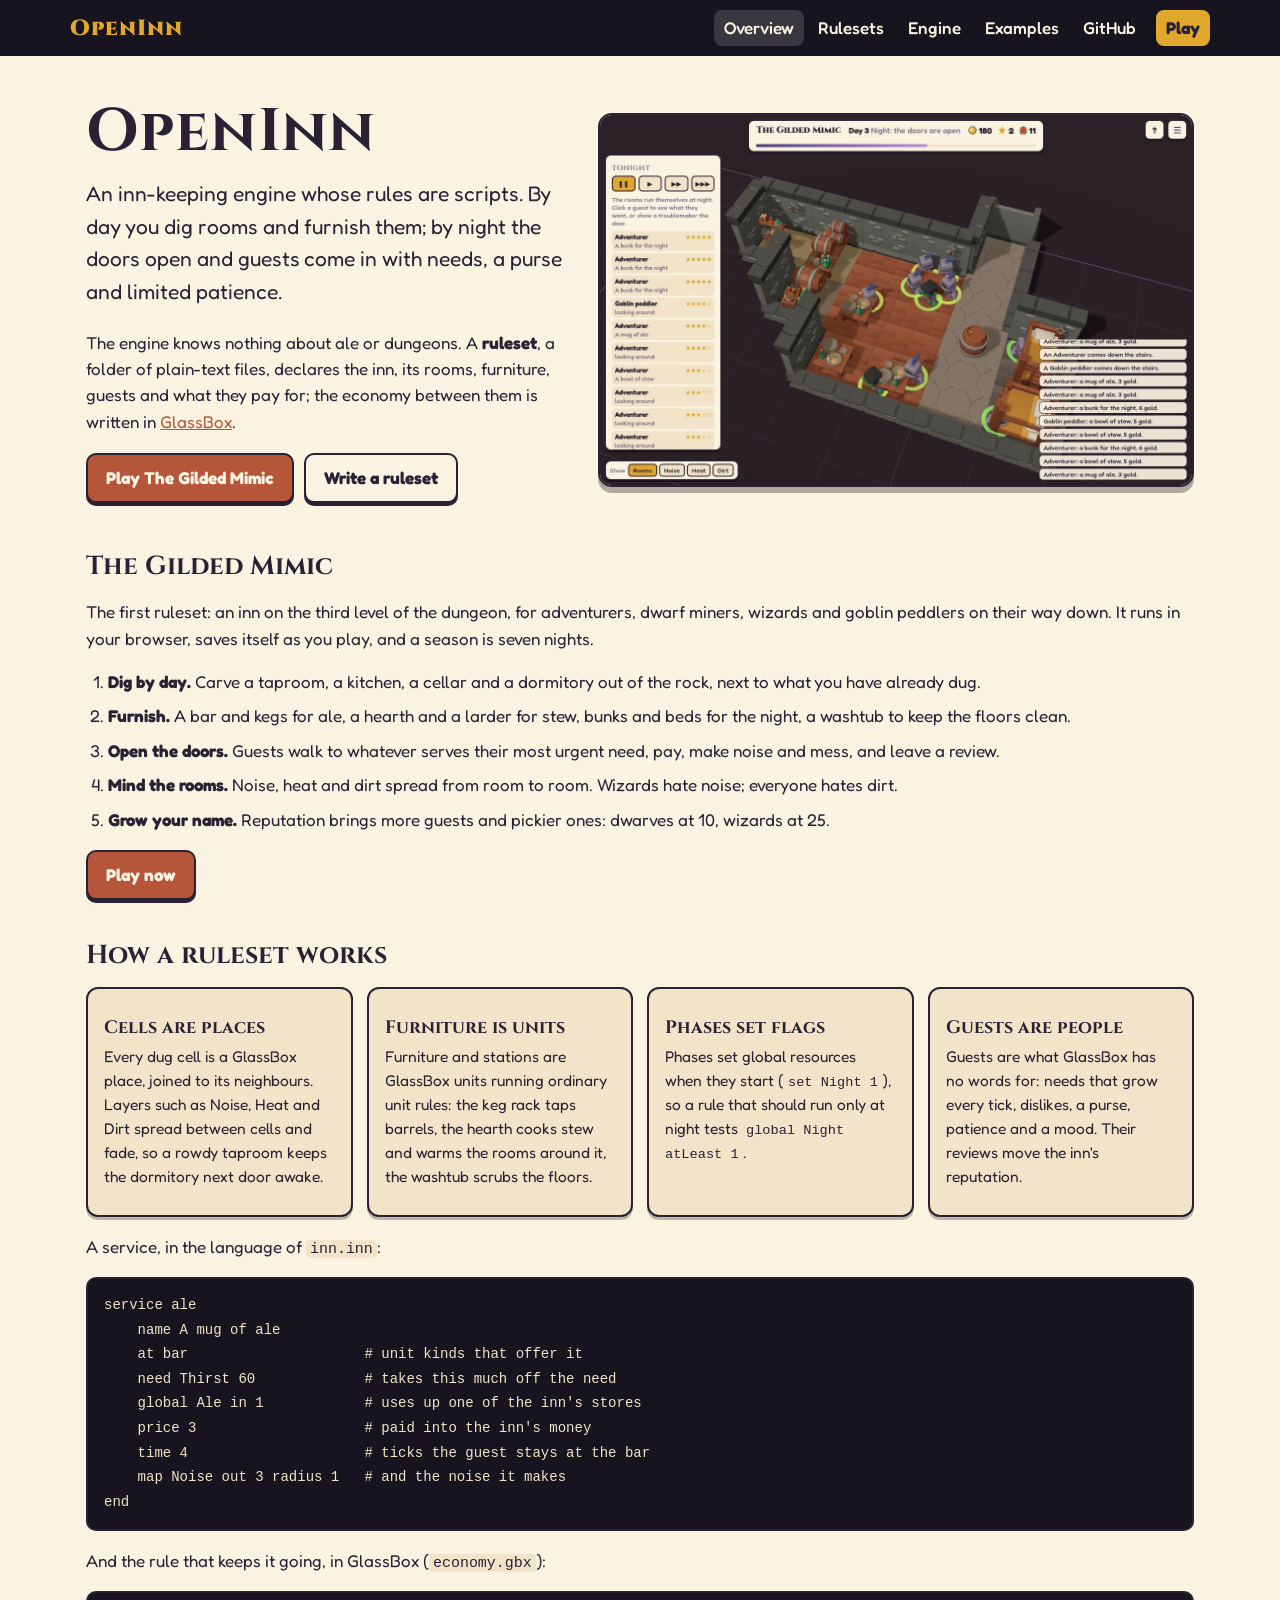
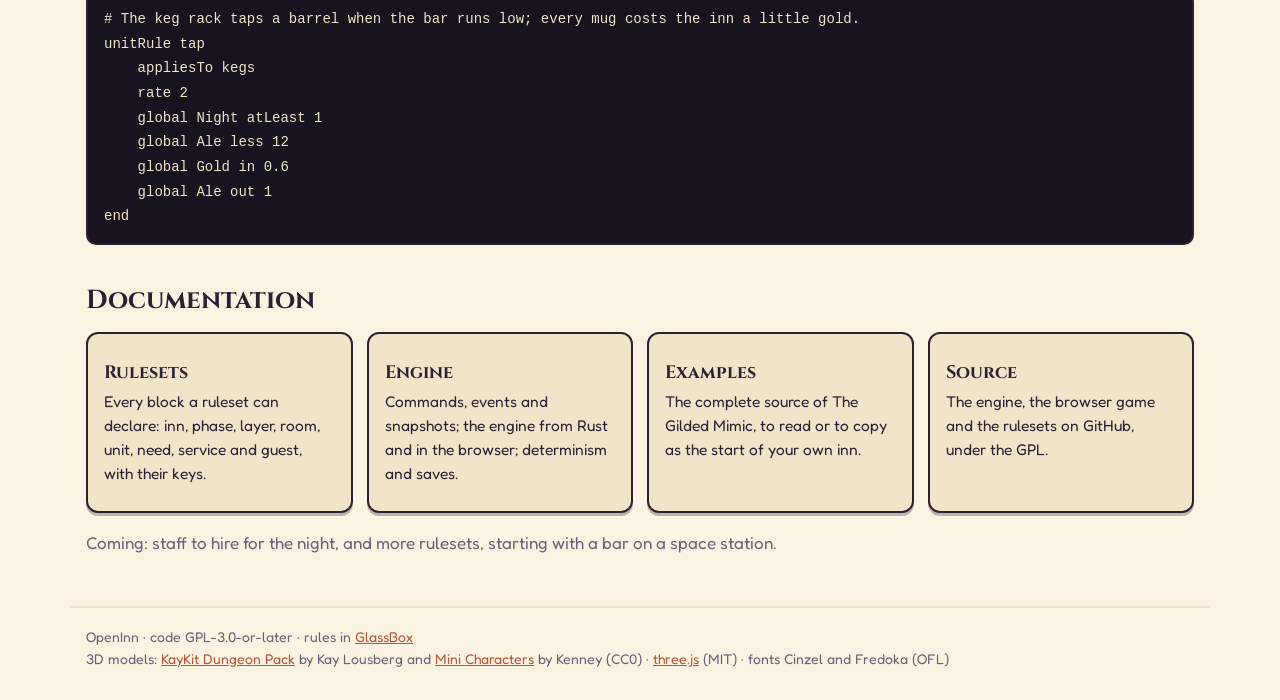
==== site/index.html @ b6d8b243 "Move the game to play/ and publish documentation at the site root The site root is now an overview p" ====
<!doctype html>
<html lang="en">
<head>
<meta charset="utf-8">
<meta name="viewport" content="width=device-width, initial-scale=1">
<title>OpenInn: an inn-keeping engine whose rules are GlassBox scripts</title>
<meta name="description" content="OpenInn is an open-source inn-keeping game engine: dig and furnish by day, serve guests by night, with every rule written as a GlassBox script.">
<script>
  // Links to the game from before it moved to play/ (…/openinn/?seed=…) still open the game.
  if (/[?&](seed|game)=/.test(location.search)) location.replace('play/' + location.search + location.hash);
</script>
<link rel="icon" href="data:image/svg+xml,%3Csvg xmlns='http://www.w3.org/2000/svg' viewBox='0 0 32 32'%3E%3Crect x='3' y='3' width='26' height='26' rx='5' fill='%23704a2e' stroke='%23221b2e' stroke-width='2'/%3E%3Cpath d='M10 11h10v11a4 4 0 0 1-4 4h-2a4 4 0 0 1-4-4z' fill='%23f2c14e' stroke='%23221b2e' stroke-width='1.5'/%3E%3Cpath d='M20 14h2.5a2.5 2.5 0 0 1 0 5H20' fill='none' stroke='%23221b2e' stroke-width='1.5'/%3E%3Cpath d='M10 11c0-2 2-3 3.5-2 1-2 4-2 5 0 1.5 0 2 1 1.5 2z' fill='%23fff8e6' stroke='%23221b2e' stroke-width='1.2'/%3E%3C/svg%3E">
<link rel="preconnect" href="https://fonts.googleapis.com">
<link href="https://fonts.googleapis.com/css2?family=Cinzel:wght@700;900&family=Fredoka:wght@400;500;600;700&display=swap" rel="stylesheet">
<link rel="stylesheet" href="docs.css">
</head>
<body class="home">
<header class="bar">
  <a class="brand" href="./">OpenInn</a>
  <nav>
    <a href="./" class="on">Overview</a>
    <a href="rules.html">Rulesets</a>
    <a href="engine.html">Engine</a>
    <a href="rulesets.html">Examples</a>
    <a href="https://github.com/sirmmo/openinn">GitHub</a>
    <a class="play" href="play/">Play</a>
  </nav>
</header>

<section class="hero">
  <div class="pitch">
    <h1>OpenInn</h1>
    <p class="lead">An inn-keeping engine whose rules are scripts. By day you dig rooms and furnish
      them; by night the doors open and guests come in with needs, a purse and limited patience.</p>
    <p>The engine knows nothing about ale or dungeons. A <b>ruleset</b>, a folder of plain-text
      files, declares the inn, its rooms, furniture, guests and what they pay for; the economy
      between them is written in <a href="https://crates.io/crates/glassbox">GlassBox</a>.</p>
    <div class="cta">
      <a class="button" href="play/">Play The Gilded Mimic</a>
      <a class="button ghost" href="rules.html">Write a ruleset</a>
    </div>
  </div>
  <a class="shot" href="play/"><img src="shot.jpg" alt="The Gilded Mimic at night: a taproom, a kitchen and a dormitory dug into the rock, with guests at the bar and at the tables" width="1200" height="750"></a>
</section>

<section>
  <h2>The Gilded Mimic</h2>
  <p>The first ruleset: an inn on the third level of the dungeon, for adventurers, dwarf miners,
    wizards and goblin peddlers on their way down. It runs in your browser, saves itself as you
    play, and a season is seven nights.</p>
  <ol class="steps">
    <li><b>Dig by day.</b> Carve a taproom, a kitchen, a cellar and a dormitory out of the rock,
      next to what you have already dug.</li>
    <li><b>Furnish.</b> A bar and kegs for ale, a hearth and a larder for stew, bunks and beds for
      the night, a washtub to keep the floors clean.</li>
    <li><b>Open the doors.</b> Guests walk to whatever serves their most urgent need, pay, make
      noise and mess, and leave a review.</li>
    <li><b>Mind the rooms.</b> Noise, heat and dirt spread from room to room. Wizards hate noise;
      everyone hates dirt.</li>
    <li><b>Grow your name.</b> Reputation brings more guests and pickier ones: dwarves at 10,
      wizards at 25.</li>
  </ol>
  <p><a class="button" href="play/">Play now</a></p>
</section>

<section>
  <h2>How a ruleset works</h2>
  <div class="cards">
    <div class="c"><h3>Cells are places</h3><p>Every dug cell is a GlassBox place, joined to its
      neighbours. Layers such as Noise, Heat and Dirt spread between cells and fade, so a rowdy
      taproom keeps the dormitory next door awake.</p></div>
    <div class="c"><h3>Furniture is units</h3><p>Furniture and stations are GlassBox units running
      ordinary unit rules: the keg rack taps barrels, the hearth cooks stew and warms the rooms
      around it, the washtub scrubs the floors.</p></div>
    <div class="c"><h3>Phases set flags</h3><p>Phases set global resources when they start
      (<code>set Night 1</code>), so a rule that should run only at night tests
      <code>global Night atLeast 1</code>.</p></div>
    <div class="c"><h3>Guests are people</h3><p>Guests are what GlassBox has no words for: needs
      that grow every tick, dislikes, a purse, patience and a mood. Their reviews move the inn's
      reputation.</p></div>
  </div>
  <p>A service, in the language of <code>inn.inn</code>:</p>
<pre><code>service ale
    name A mug of ale
    at bar                     # unit kinds that offer it
    need Thirst 60             # takes this much off the need
    global Ale in 1            # uses up one of the inn's stores
    price 3                    # paid into the inn's money
    time 4                     # ticks the guest stays at the bar
    map Noise out 3 radius 1   # and the noise it makes
end</code></pre>
  <p>And the rule that keeps it going, in GlassBox (<code>economy.gbx</code>):</p>
<pre><code># The keg rack taps a barrel when the bar runs low; every mug costs the inn a little gold.
unitRule tap
    appliesTo kegs
    rate 2
    global Night atLeast 1
    global Ale less 12
    global Gold in 0.6
    global Ale out 1
end</code></pre>
</section>

<section>
  <h2>Documentation</h2>
  <div class="cards">
    <a class="c link" href="rules.html"><h3>Rulesets</h3><p>Every block a ruleset can declare:
      inn, phase, layer, room, unit, need, service and guest, with their keys.</p></a>
    <a class="c link" href="engine.html"><h3>Engine</h3><p>Commands, events and snapshots; the
      engine from Rust and in the browser; determinism and saves.</p></a>
    <a class="c link" href="rulesets.html"><h3>Examples</h3><p>The complete source of The Gilded
      Mimic, to read or to copy as the start of your own inn.</p></a>
    <a class="c link" href="https://github.com/sirmmo/openinn"><h3>Source</h3><p>The engine, the
      browser game and the rulesets on GitHub, under the GPL.</p></a>
  </div>
  <p class="soon">Coming: staff to hire for the night, and more rulesets, starting with a bar on
    a space station.</p>
</section>

<footer>
  OpenInn · code GPL-3.0-or-later · rules in <a href="https://crates.io/crates/glassbox">GlassBox</a><br>
  3D models: <a href="https://kaylousberg.com">KayKit Dungeon Pack</a> by Kay Lousberg and
  <a href="https://kenney.nl">Mini Characters</a> by Kenney (CC0) ·
  <a href="https://threejs.org">three.js</a> (MIT) · fonts Cinzel and Fredoka (OFL)
</footer>
</body>
</html>
---- site/docs.css ----
:root {
  --ink: #2a2135;
  --paper: #fbf3e2;
  --paper2: #f1e4c8;
  --gold: #e0a92e;
  --accent: #b5563a;
  --muted: #6e5f79;
  --night: #17131f;
  font-family: Fredoka, system-ui, sans-serif;
  color: var(--ink);
  line-height: 1.55;
}
* { box-sizing: border-box; }
body { margin: 0; background: var(--paper); font-size: 17px; }
a { color: var(--accent); }
code { font: 0.88em ui-monospace, SFMono-Regular, Menlo, Consolas, monospace; background: var(--paper2); padding: 1px 4px; border-radius: 4px; }
pre { background: var(--night); color: #f1e4c8; padding: 14px 16px; border-radius: 10px; overflow-x: auto; line-height: 1.45; border: 2px solid var(--ink); }
pre code { background: none; padding: 0; font-size: 14px; color: inherit; }
h1, h2, h3 { font-family: Cinzel, serif; line-height: 1.2; }
h2 { font-size: 26px; margin: 40px 0 10px; }
h3 { font-size: 18px; margin: 24px 0 6px; }

.bar {
  position: sticky; top: 0; z-index: 5; display: flex; align-items: center; justify-content: space-between; gap: 12px;
  padding: 10px max(16px, calc((100vw - 1140px) / 2)); background: var(--night); color: var(--paper); flex-wrap: wrap;
}
.bar .brand { font: 900 22px Cinzel, serif; color: var(--gold); text-decoration: none; letter-spacing: 1px; }
.bar nav { display: flex; gap: 4px; flex-wrap: wrap; align-items: center; }
.bar nav a { color: var(--paper); text-decoration: none; padding: 5px 10px; border-radius: 8px; font-weight: 500; }
.bar nav a:hover { background: #ffffff1a; }
.bar nav a.on { background: #ffffff26; }
.bar nav a.play { background: var(--gold); color: var(--ink); font-weight: 700; margin-left: 6px; }

.button {
  display: inline-block; padding: 10px 18px; border-radius: 10px; font-weight: 700; text-decoration: none;
  background: var(--accent); color: var(--paper); border: 2px solid var(--ink); box-shadow: 0 3px 0 var(--ink);
}
.button:active { transform: translateY(2px); box-shadow: 0 1px 0 var(--ink); }
.button.ghost { background: var(--paper); color: var(--ink); }

/* Overview */
.home section { max-width: 1140px; margin: 0 auto; padding: 0 16px; }
.hero {
  display: grid; grid-template-columns: 1fr 1.25fr; gap: 36px; align-items: center; padding-top: 40px !important; padding-bottom: 8px !important;
}
.hero h1 { font-size: 60px; margin: 0 0 10px; color: var(--ink); letter-spacing: 1px; }
.hero .lead { font-size: 21px; margin-top: 0; }
.hero .cta { display: flex; gap: 10px; flex-wrap: wrap; margin-top: 18px; }
.hero .shot img { width: 100%; height: auto; display: block; border-radius: 14px; border: 2px solid var(--ink); box-shadow: 0 6px 0 rgba(0, 0, 0, 0.3); background: var(--night); }
.steps { padding-left: 22px; }
.steps li { margin-bottom: 8px; }
.cards { display: grid; grid-template-columns: repeat(auto-fit, minmax(230px, 1fr)); gap: 14px; margin: 16px 0; }
.cards .c { background: var(--paper2); border: 2px solid var(--ink); border-radius: 12px; padding: 4px 16px 10px; box-shadow: 0 3px 0 rgba(0, 0, 0, 0.25); }
.cards .c p { margin-top: 0; font-size: 15.5px; }
.cards a.link { color: inherit; text-decoration: none; }
.cards a.link:hover { background: var(--gold); }
.soon { color: var(--muted); }

/* Documentation pages */
.doc { display: grid; grid-template-columns: 200px minmax(0, 1fr); gap: 36px; max-width: 1140px; margin: 0 auto; padding: 24px 16px 0; }
.doc aside { position: sticky; top: 74px; align-self: start; max-height: calc(100vh - 90px); overflow-y: auto; }
.toc { list-style: none; padding: 0; margin: 8px 0; border-left: 3px solid var(--paper2); }
.toc a { display: block; padding: 3px 12px; color: var(--muted); text-decoration: none; font-size: 15px; }
.toc a:hover { color: var(--ink); }
.doc main { max-width: 860px; }
.doc main h1 { font-size: 40px; margin: 8px 0 14px; }
.doc main h2 { border-top: 2px solid var(--paper2); padding-top: 22px; scroll-margin-top: 70px; }
.doc main h3 { scroll-margin-top: 70px; }
.table { overflow-x: auto; }
table { border-collapse: collapse; width: 100%; font-size: 15px; margin: 10px 0; }
th, td { text-align: left; padding: 6px 8px; border-bottom: 1px solid var(--paper2); vertical-align: top; }
th { border-bottom: 2px solid var(--ink); }

footer { max-width: 1140px; margin: 50px auto 0; padding: 18px 16px 30px; color: var(--muted); font-size: 14px; border-top: 2px solid var(--paper2); }

@media (max-width: 860px) {
  .hero { grid-template-columns: 1fr; padding-top: 24px !important; }
  .hero h1 { font-size: 44px; }
  .doc { grid-template-columns: 1fr; }
  .doc aside { position: static; max-height: none; }
  .toc { display: flex; flex-wrap: wrap; border: 0; }
  .toc a { padding: 2px 8px; background: var(--paper2); border-radius: 6px; margin: 0 6px 6px 0; }
}
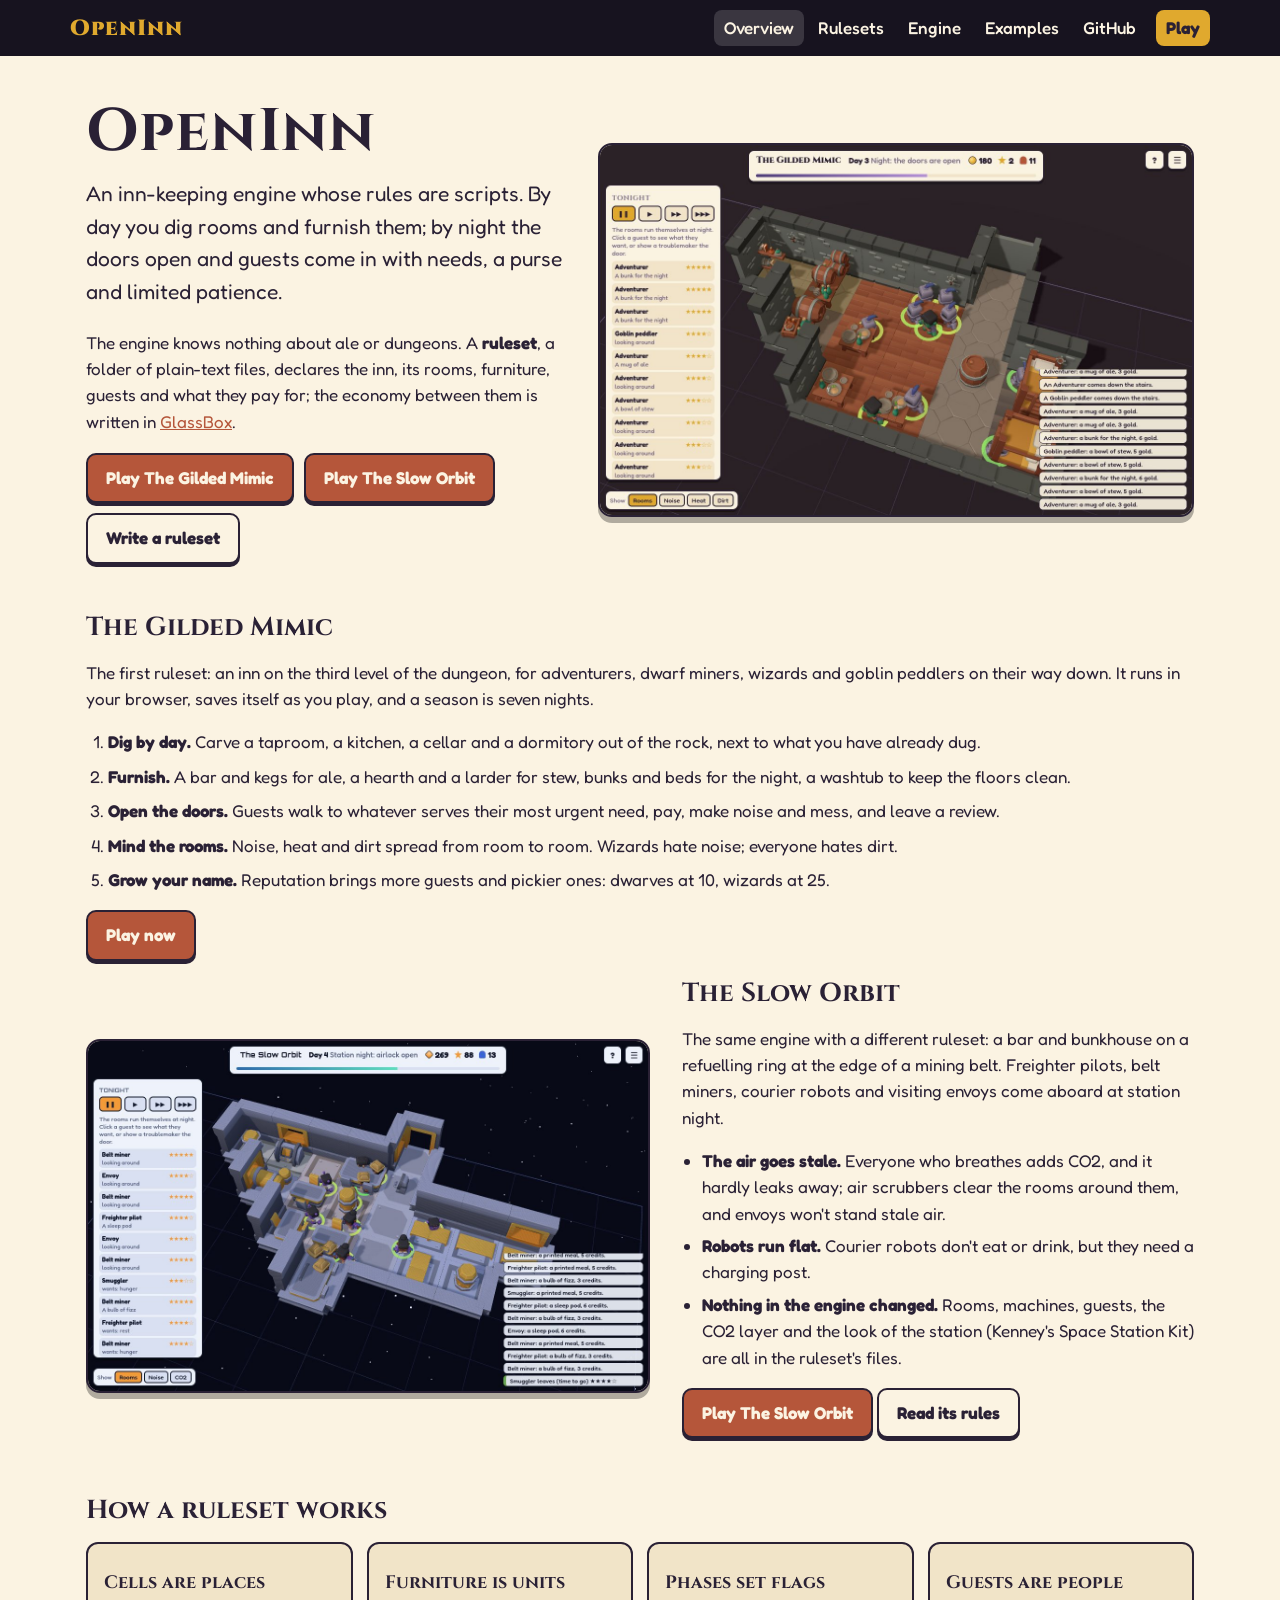
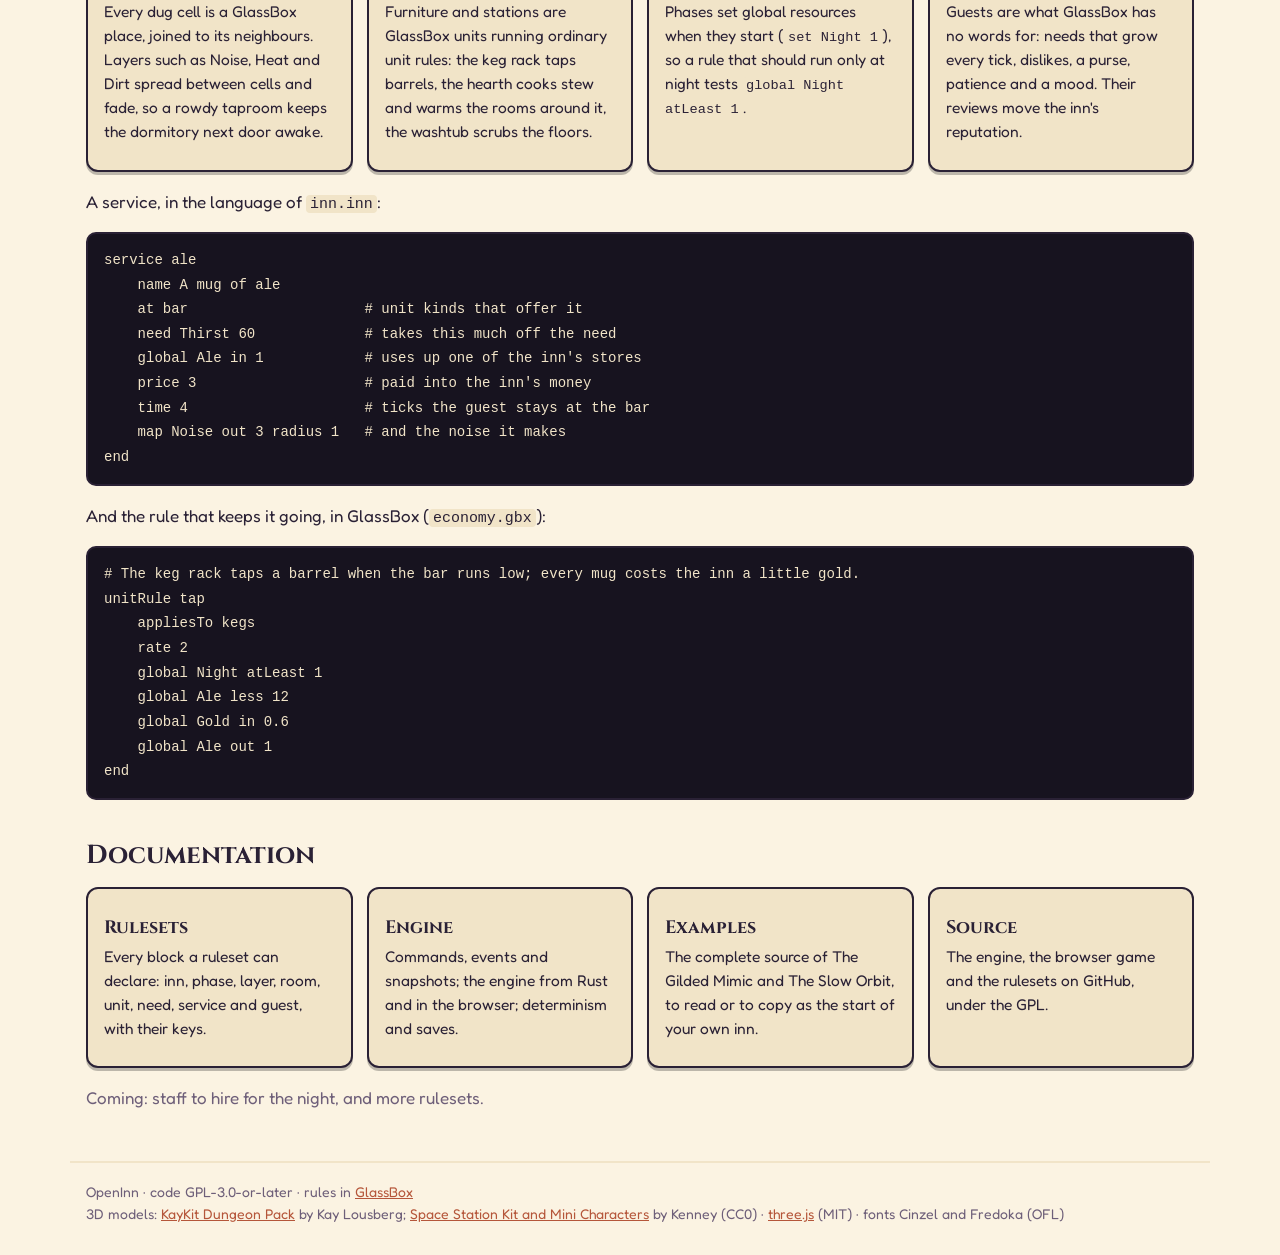
==== commit 1a22b5c4: "Add The Slow Orbit, a second demo on a space station ring Rulesets now say how they look: a `look` b" ====
--- a/site/index.html
+++ b/site/index.html
@@ -37,6 +37,7 @@
       between them is written in <a href="https://crates.io/crates/glassbox">GlassBox</a>.</p>
     <div class="cta">
       <a class="button" href="play/">Play The Gilded Mimic</a>
+      <a class="button" href="play/?game=slow-orbit">Play The Slow Orbit</a>
       <a class="button ghost" href="rules.html">Write a ruleset</a>
     </div>
   </div>
@@ -61,6 +62,26 @@
       wizards at 25.</li>
   </ol>
   <p><a class="button" href="play/">Play now</a></p>
+</section>
+
+<section class="demo">
+  <a class="shot" href="play/?game=slow-orbit"><img src="shot-orbit.jpg" alt="The Slow Orbit at station night: a ring of station modules over a starfield, with pilots, miners and robots in the lounge" width="1200" height="750" loading="lazy"></a>
+  <div>
+    <h2>The Slow Orbit</h2>
+    <p>The same engine with a different ruleset: a bar and bunkhouse on a refuelling ring at the
+      edge of a mining belt. Freighter pilots, belt miners, courier robots and visiting envoys
+      come aboard at station night.</p>
+    <ul>
+      <li><b>The air goes stale.</b> Everyone who breathes adds CO2, and it hardly leaks away;
+        air scrubbers clear the rooms around them, and envoys won't stand stale air.</li>
+      <li><b>Robots run flat.</b> Courier robots don't eat or drink, but they need a charging
+        post.</li>
+      <li><b>Nothing in the engine changed.</b> Rooms, machines, guests, the CO2 layer and the
+        look of the station (Kenney's Space Station Kit) are all in the ruleset's files.</li>
+    </ul>
+    <p><a class="button" href="play/?game=slow-orbit">Play The Slow Orbit</a>
+      <a class="button ghost" href="rulesets.html#the-slow-orbit">Read its rules</a></p>
+  </div>
 </section>
 
 <section>
@@ -109,18 +130,17 @@
     <a class="c link" href="engine.html"><h3>Engine</h3><p>Commands, events and snapshots; the
       engine from Rust and in the browser; determinism and saves.</p></a>
     <a class="c link" href="rulesets.html"><h3>Examples</h3><p>The complete source of The Gilded
-      Mimic, to read or to copy as the start of your own inn.</p></a>
+      Mimic and The Slow Orbit, to read or to copy as the start of your own inn.</p></a>
     <a class="c link" href="https://github.com/sirmmo/openinn"><h3>Source</h3><p>The engine, the
       browser game and the rulesets on GitHub, under the GPL.</p></a>
   </div>
-  <p class="soon">Coming: staff to hire for the night, and more rulesets, starting with a bar on
-    a space station.</p>
+  <p class="soon">Coming: staff to hire for the night, and more rulesets.</p>
 </section>
 
 <footer>
   OpenInn · code GPL-3.0-or-later · rules in <a href="https://crates.io/crates/glassbox">GlassBox</a><br>
-  3D models: <a href="https://kaylousberg.com">KayKit Dungeon Pack</a> by Kay Lousberg and
-  <a href="https://kenney.nl">Mini Characters</a> by Kenney (CC0) ·
+  3D models: <a href="https://kaylousberg.com">KayKit Dungeon Pack</a> by Kay Lousberg;
+  <a href="https://kenney.nl">Space Station Kit and Mini Characters</a> by Kenney (CC0) ·
   <a href="https://threejs.org">three.js</a> (MIT) · fonts Cinzel and Fredoka (OFL)
 </footer>
 </body>
--- a/site/docs.css
+++ b/site/docs.css
@@ -48,6 +48,11 @@
 .hero .cta { display: flex; gap: 10px; flex-wrap: wrap; margin-top: 18px; }
 .hero .shot img { width: 100%; height: auto; display: block; border-radius: 14px; border: 2px solid var(--ink); box-shadow: 0 6px 0 rgba(0, 0, 0, 0.3); background: var(--night); }
 .steps { padding-left: 22px; }
+.demo { display: grid !important; grid-template-columns: 1.1fr 1fr; gap: 32px; align-items: center; margin-top: 30px; }
+.demo .shot img { width: 100%; height: auto; display: block; border-radius: 14px; border: 2px solid var(--ink); box-shadow: 0 6px 0 rgba(0, 0, 0, 0.3); background: var(--night); }
+.demo h2 { margin-top: 0; }
+.demo ul { padding-left: 20px; }
+.demo li { margin-bottom: 6px; }
 .steps li { margin-bottom: 8px; }
 .cards { display: grid; grid-template-columns: repeat(auto-fit, minmax(230px, 1fr)); gap: 14px; margin: 16px 0; }
 .cards .c { background: var(--paper2); border: 2px solid var(--ink); border-radius: 12px; padding: 4px 16px 10px; box-shadow: 0 3px 0 rgba(0, 0, 0, 0.25); }
@@ -74,7 +79,7 @@
 footer { max-width: 1140px; margin: 50px auto 0; padding: 18px 16px 30px; color: var(--muted); font-size: 14px; border-top: 2px solid var(--paper2); }
 
 @media (max-width: 860px) {
-  .hero { grid-template-columns: 1fr; padding-top: 24px !important; }
+  .hero, .demo { grid-template-columns: 1fr; padding-top: 24px !important; }
   .hero h1 { font-size: 44px; }
   .doc { grid-template-columns: 1fr; }
   .doc aside { position: static; max-height: none; }
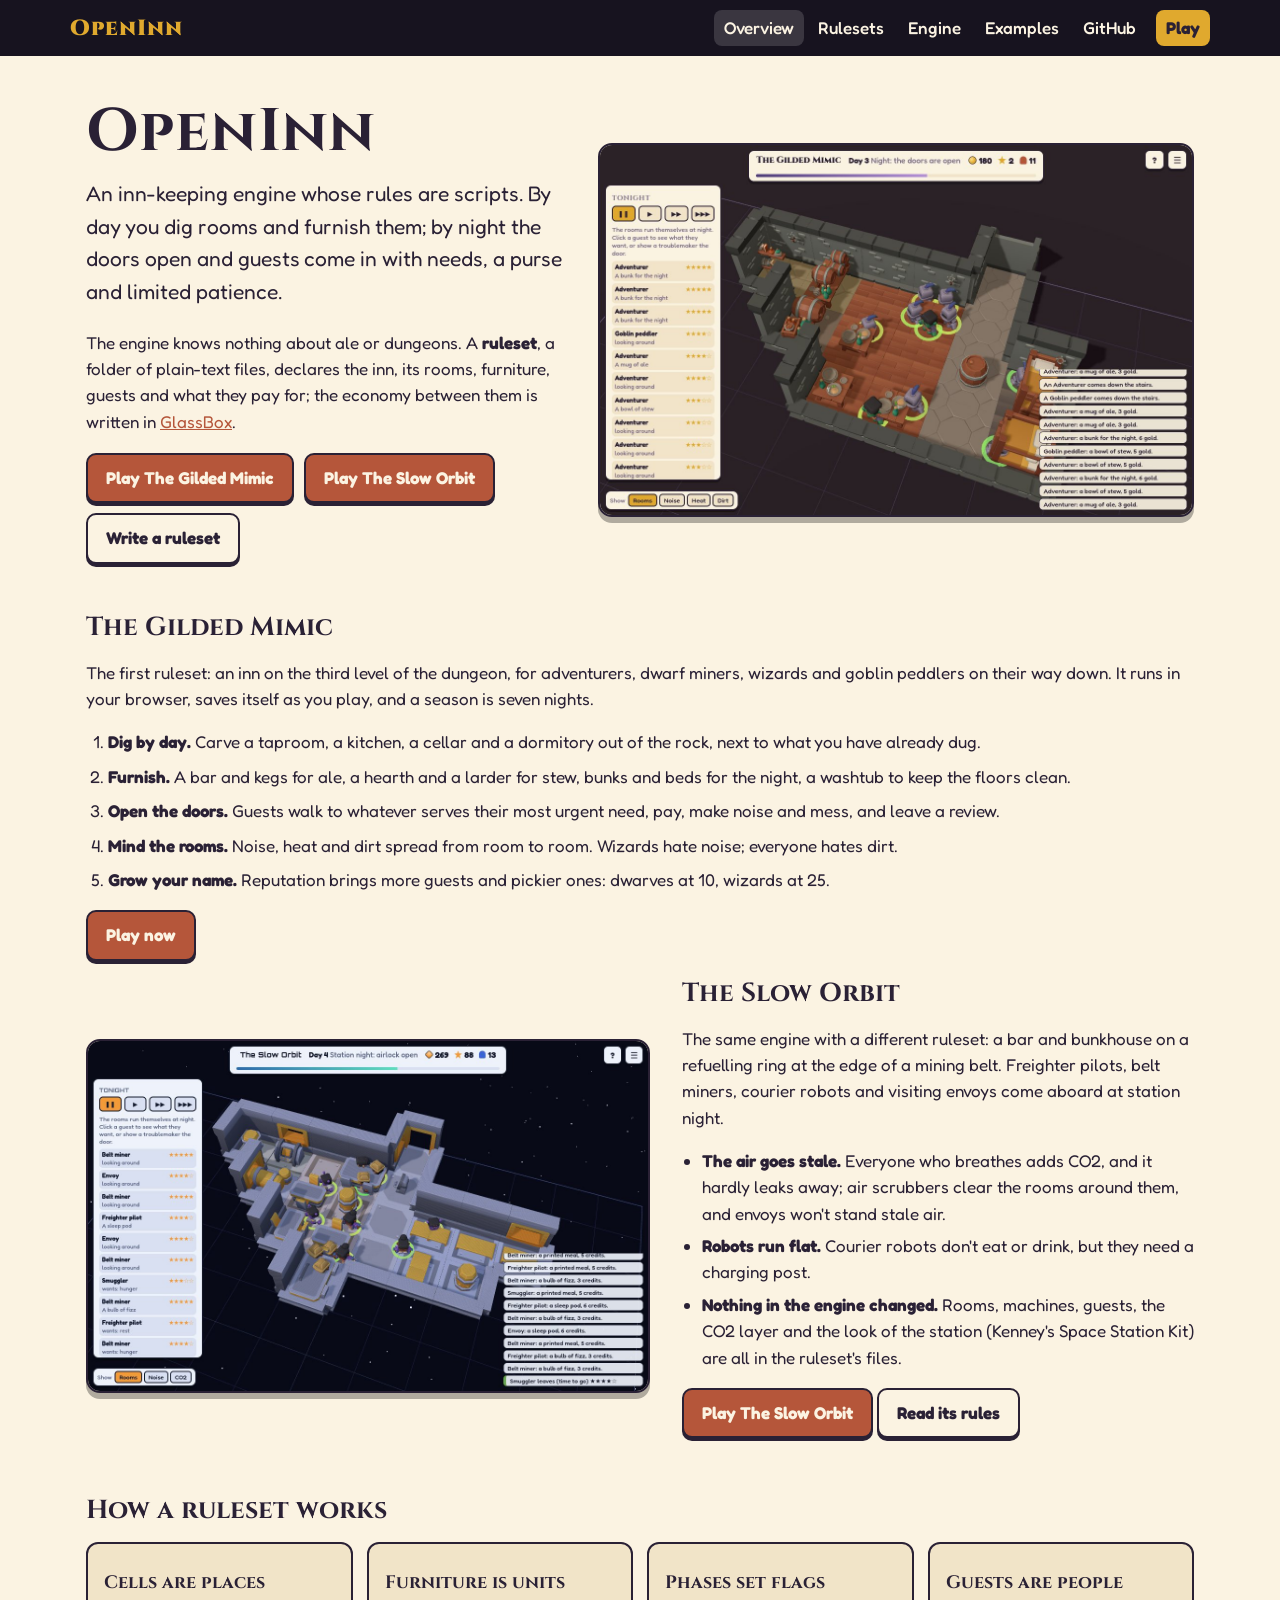
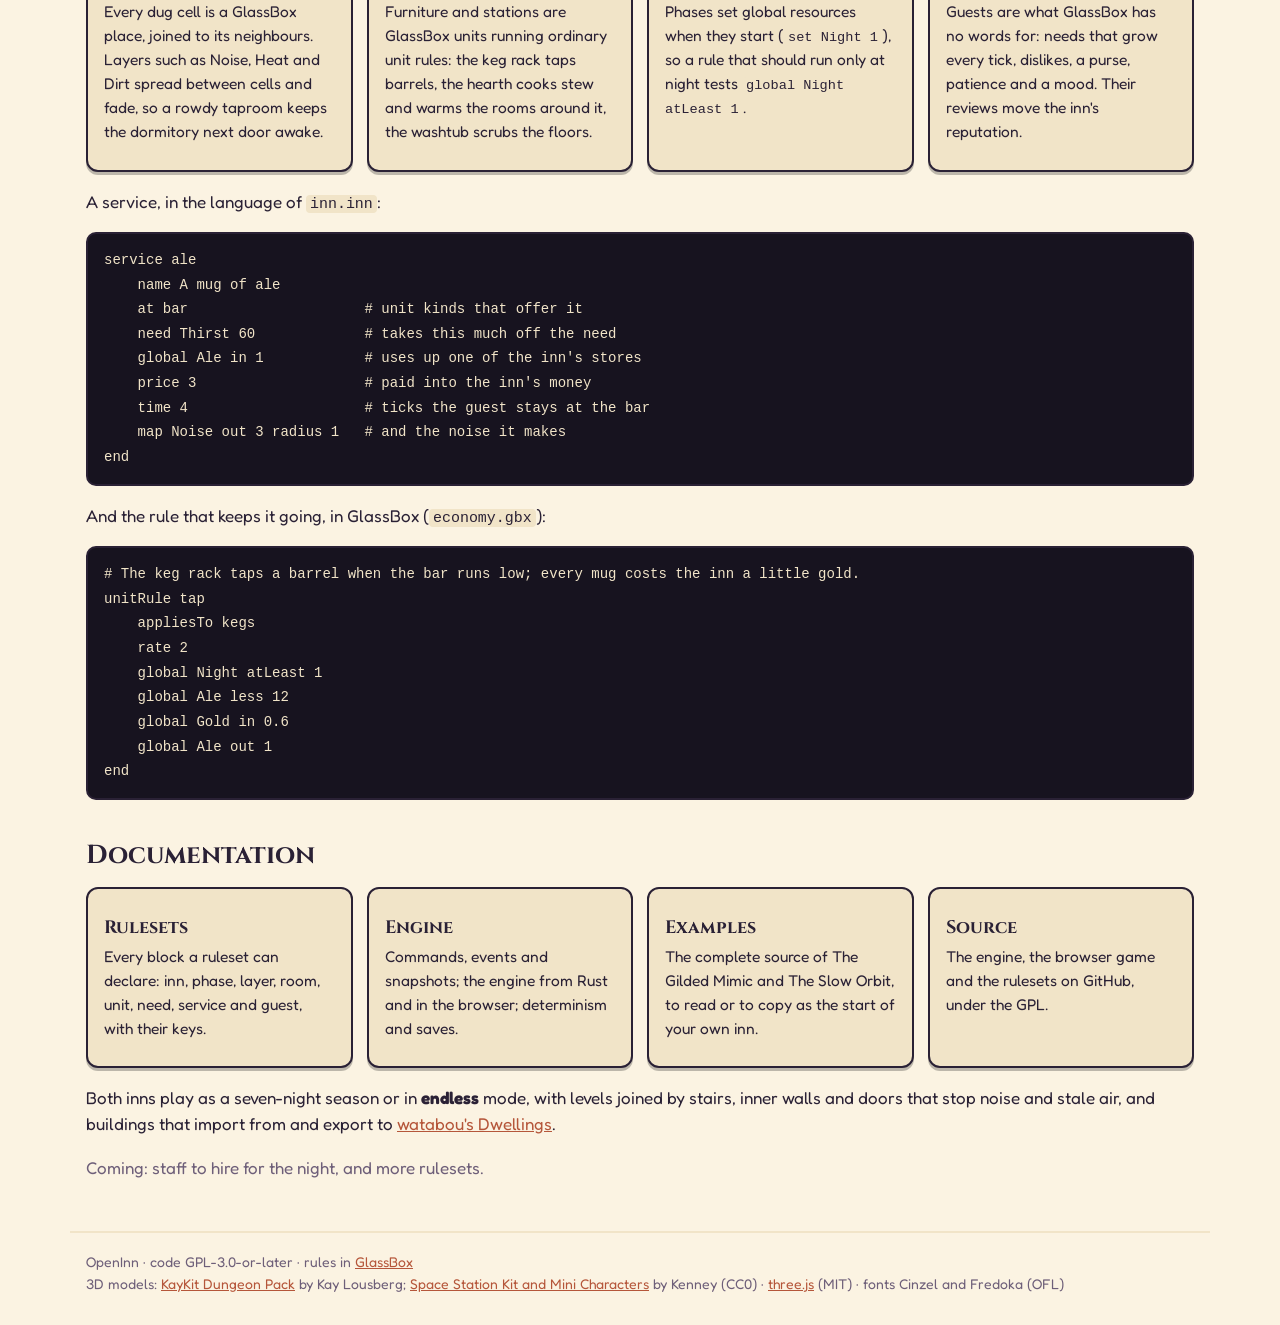
==== commit 6240ab71: "Add inner walls and doors, levels and stairs, an endless mode, and Dwellings import/export Walls and" ====
--- a/site/index.html
+++ b/site/index.html
@@ -134,6 +134,9 @@
     <a class="c link" href="https://github.com/sirmmo/openinn"><h3>Source</h3><p>The engine, the
       browser game and the rulesets on GitHub, under the GPL.</p></a>
   </div>
+  <p>Both inns play as a seven-night season or in <b>endless</b> mode, with levels joined by stairs,
+    inner walls and doors that stop noise and stale air, and buildings that import from and
+    export to <a href="https://watabou.github.io/dwellings/">watabou's Dwellings</a>.</p>
   <p class="soon">Coming: staff to hire for the night, and more rulesets.</p>
 </section>
 
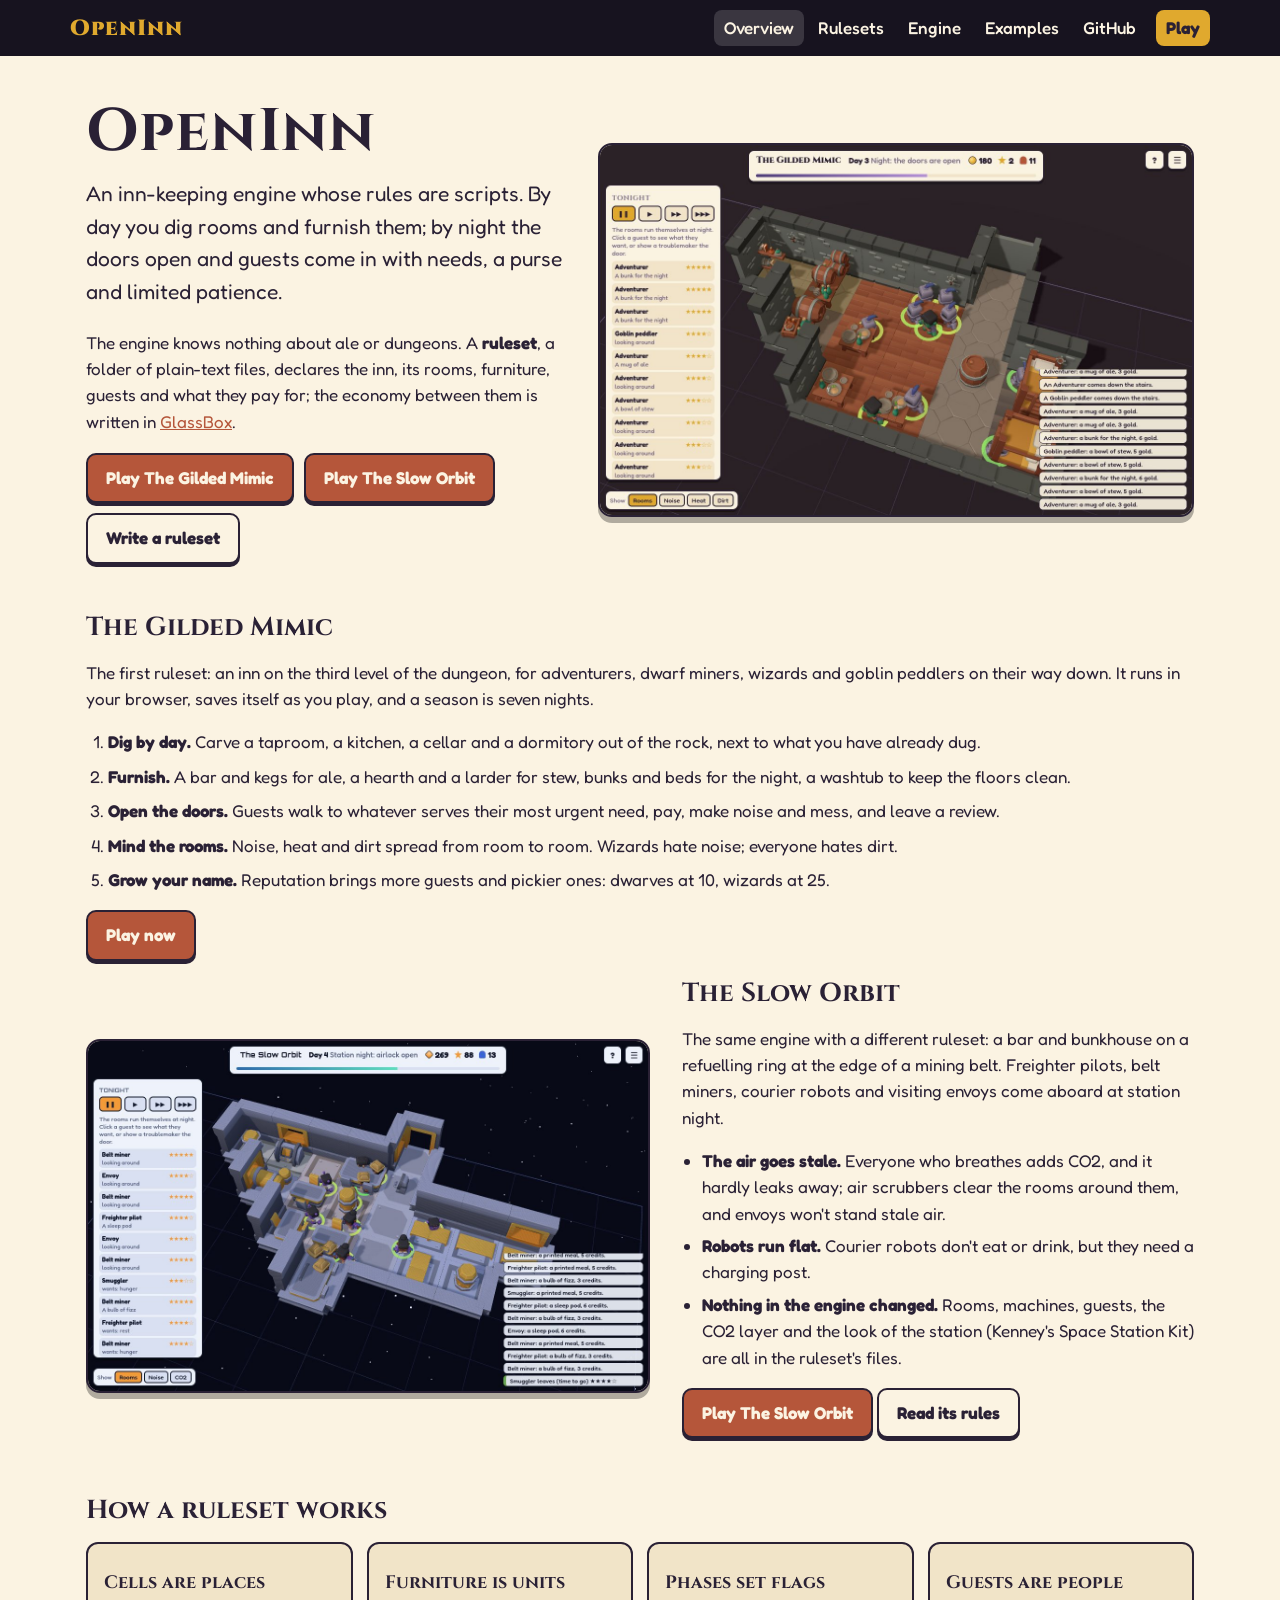
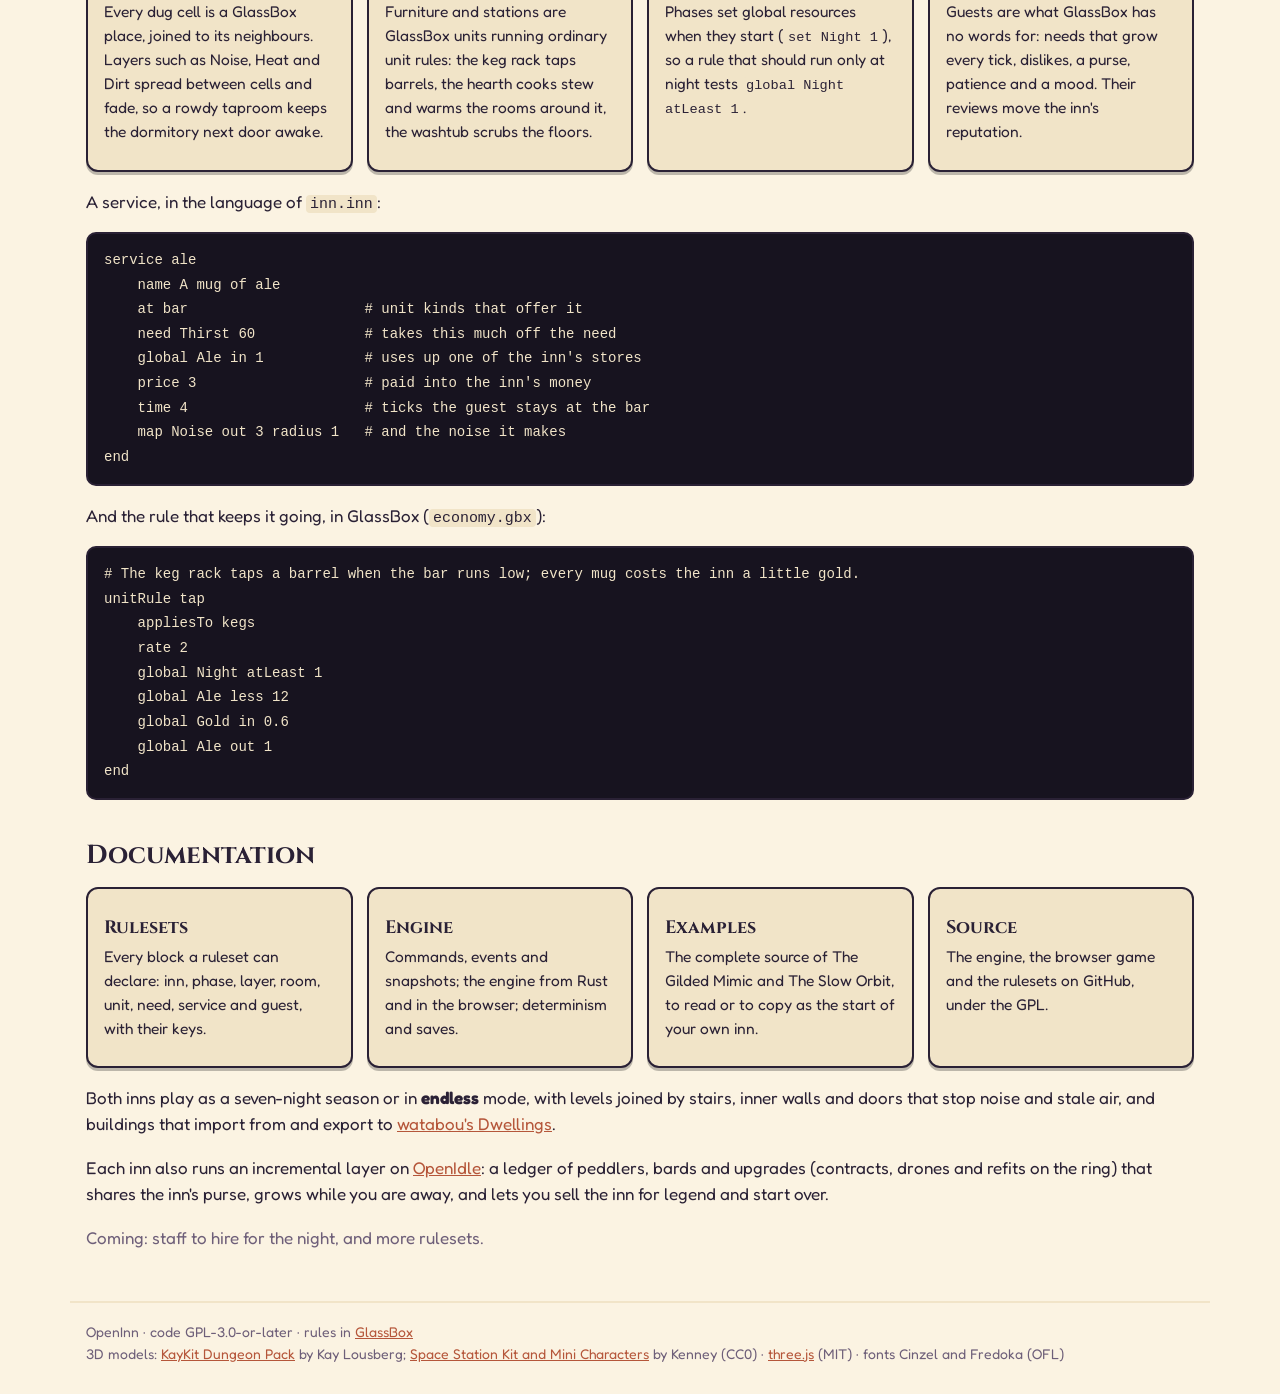
==== commit 3af26a35: "Give both inns an incremental layer on OpenIdle; fix the dungeon's stairs Each ruleset can bring an " ====
--- a/site/index.html
+++ b/site/index.html
@@ -137,6 +137,9 @@
   <p>Both inns play as a seven-night season or in <b>endless</b> mode, with levels joined by stairs,
     inner walls and doors that stop noise and stale air, and buildings that import from and
     export to <a href="https://watabou.github.io/dwellings/">watabou's Dwellings</a>.</p>
+  <p>Each inn also runs an incremental layer on <a href="https://github.com/sirmmo/openidle">OpenIdle</a>:
+    a ledger of peddlers, bards and upgrades (contracts, drones and refits on the ring) that shares
+    the inn's purse, grows while you are away, and lets you sell the inn for legend and start over.</p>
   <p class="soon">Coming: staff to hire for the night, and more rulesets.</p>
 </section>
 
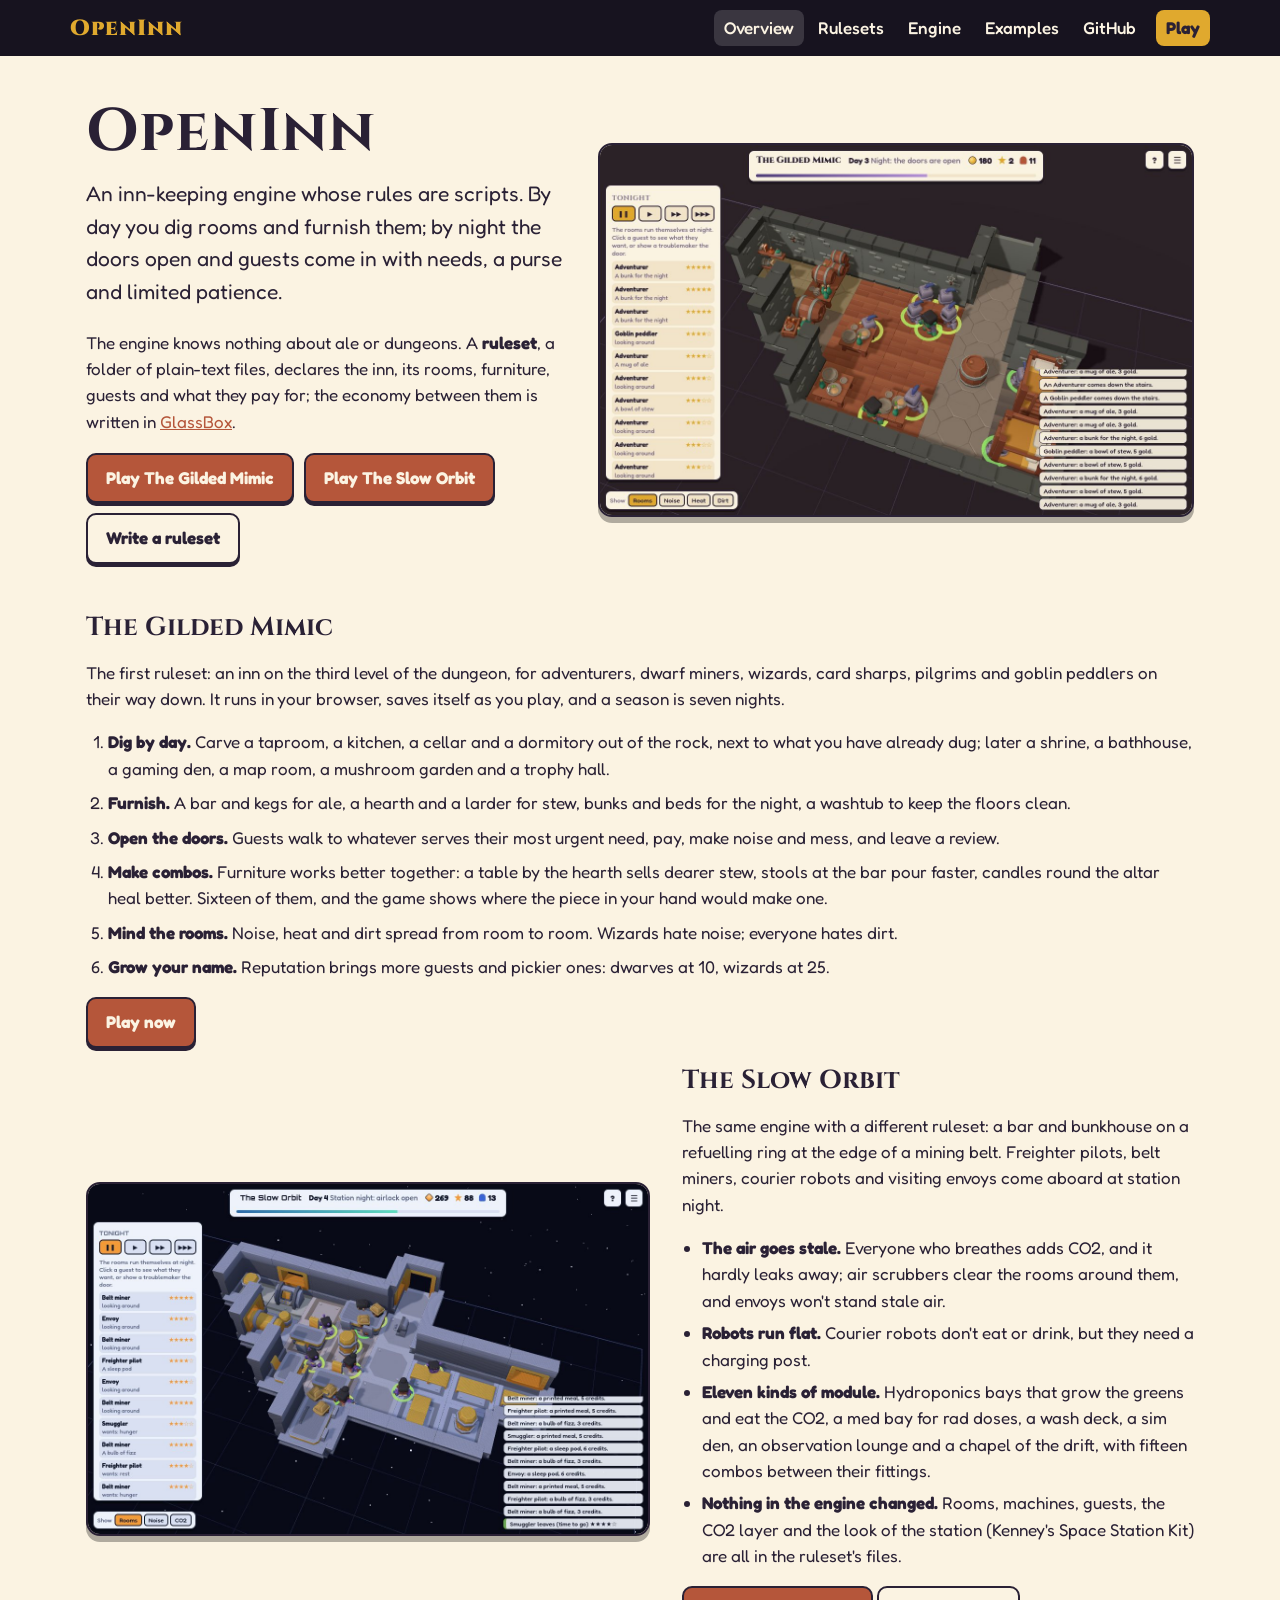
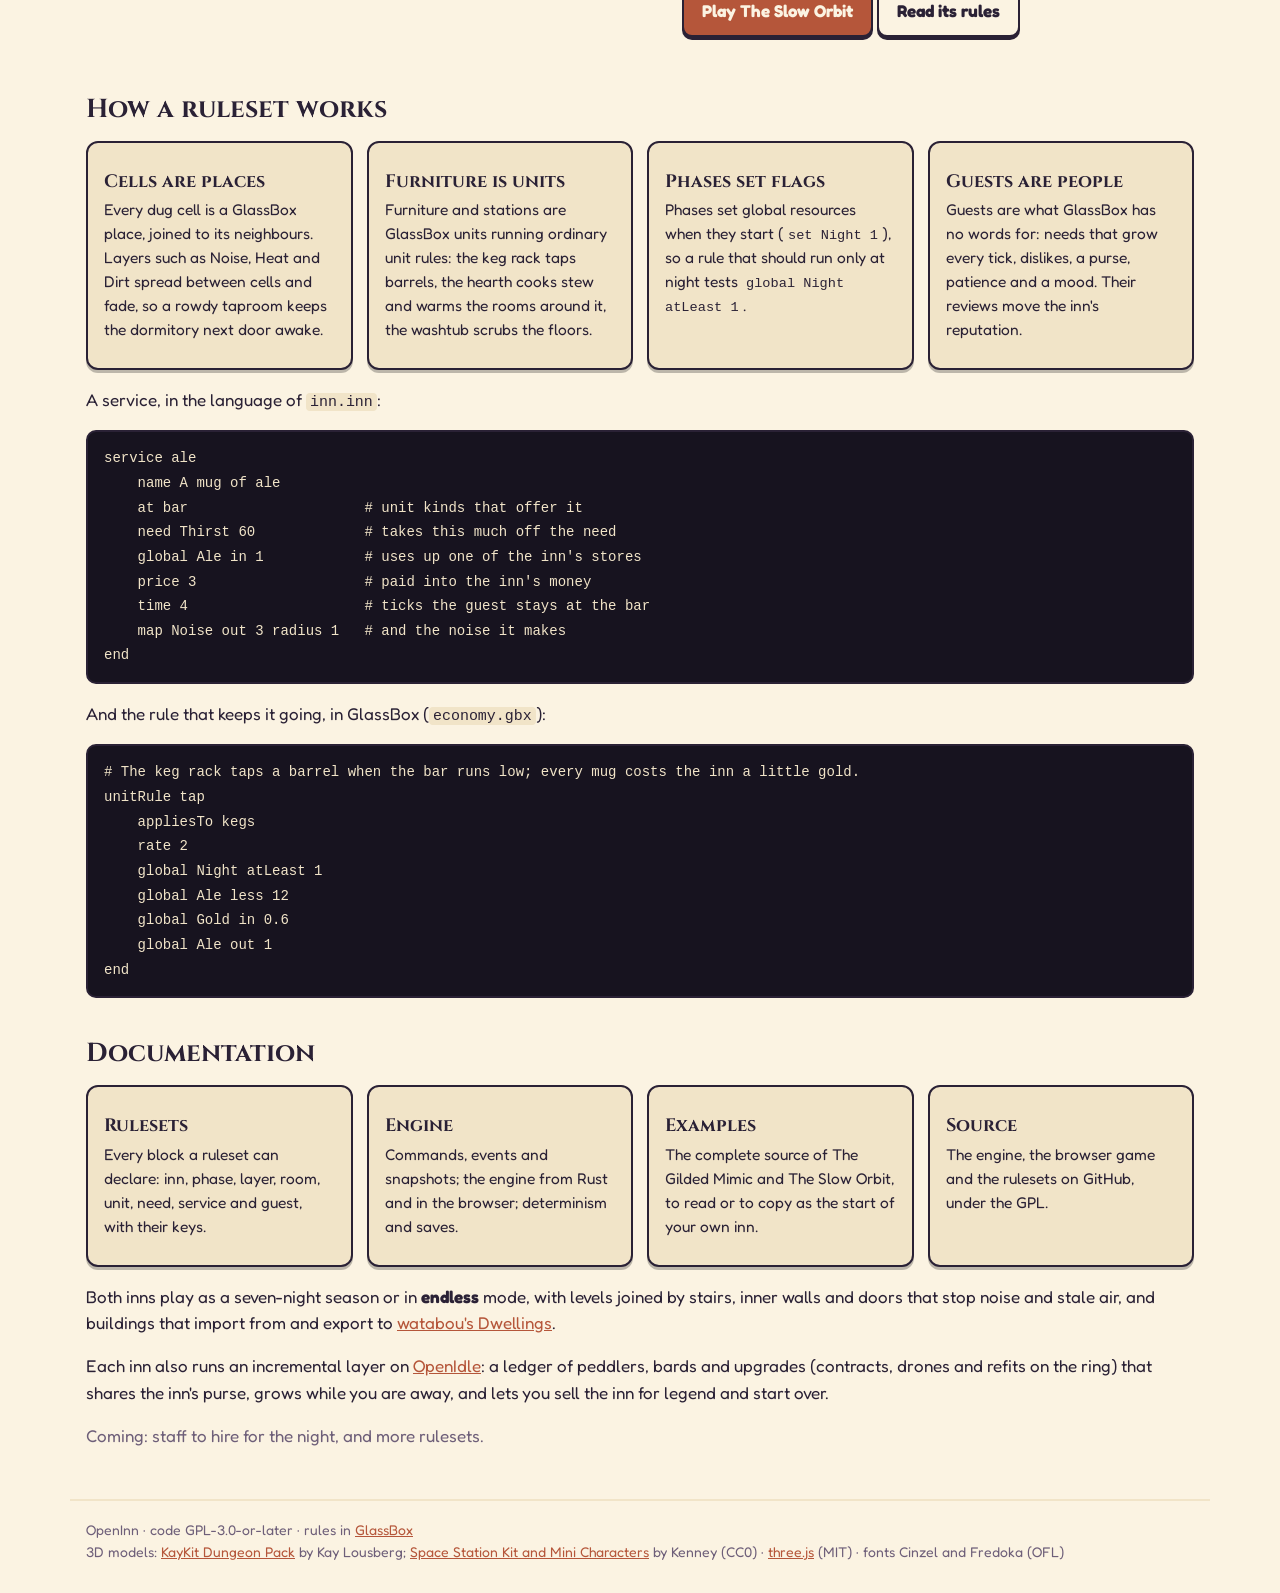
==== commit 4a39a13f: "Deeper inns: furniture combos, customisation, more rooms and a larger idle layer - Combos: furniture" ====
--- a/site/index.html
+++ b/site/index.html
@@ -47,15 +47,19 @@
 <section>
   <h2>The Gilded Mimic</h2>
   <p>The first ruleset: an inn on the third level of the dungeon, for adventurers, dwarf miners,
-    wizards and goblin peddlers on their way down. It runs in your browser, saves itself as you
+    wizards, card sharps, pilgrims and goblin peddlers on their way down. It runs in your browser, saves itself as you
     play, and a season is seven nights.</p>
   <ol class="steps">
     <li><b>Dig by day.</b> Carve a taproom, a kitchen, a cellar and a dormitory out of the rock,
-      next to what you have already dug.</li>
+      next to what you have already dug; later a shrine, a bathhouse, a gaming den, a map room, a
+      mushroom garden and a trophy hall.</li>
     <li><b>Furnish.</b> A bar and kegs for ale, a hearth and a larder for stew, bunks and beds for
       the night, a washtub to keep the floors clean.</li>
     <li><b>Open the doors.</b> Guests walk to whatever serves their most urgent need, pay, make
       noise and mess, and leave a review.</li>
+    <li><b>Make combos.</b> Furniture works better together: a table by the hearth sells dearer
+      stew, stools at the bar pour faster, candles round the altar heal better. Sixteen of them,
+      and the game shows where the piece in your hand would make one.</li>
     <li><b>Mind the rooms.</b> Noise, heat and dirt spread from room to room. Wizards hate noise;
       everyone hates dirt.</li>
     <li><b>Grow your name.</b> Reputation brings more guests and pickier ones: dwarves at 10,
@@ -76,6 +80,9 @@
         air scrubbers clear the rooms around them, and envoys won't stand stale air.</li>
       <li><b>Robots run flat.</b> Courier robots don't eat or drink, but they need a charging
         post.</li>
+      <li><b>Eleven kinds of module.</b> Hydroponics bays that grow the greens and eat the CO2, a
+        med bay for rad doses, a wash deck, a sim den, an observation lounge and a chapel of the
+        drift, with fifteen combos between their fittings.</li>
       <li><b>Nothing in the engine changed.</b> Rooms, machines, guests, the CO2 layer and the
         look of the station (Kenney's Space Station Kit) are all in the ruleset's files.</li>
     </ul>
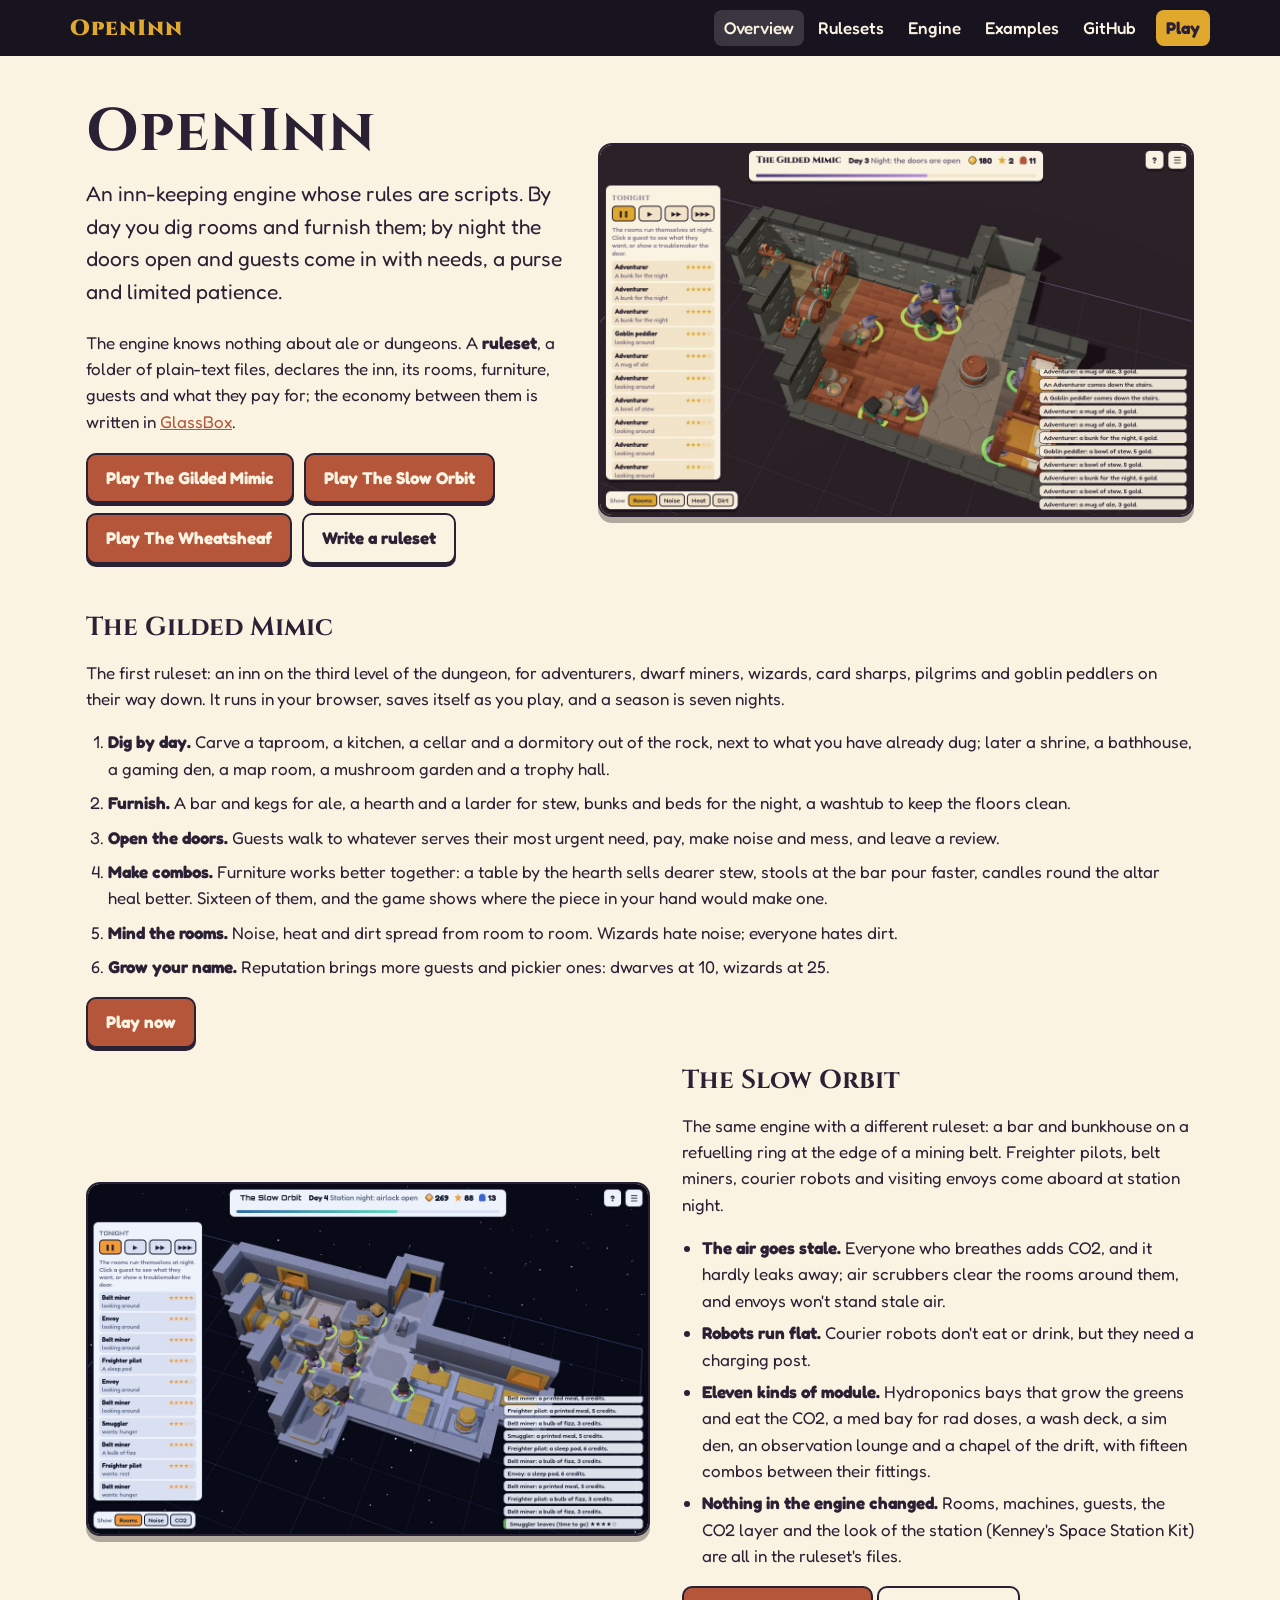
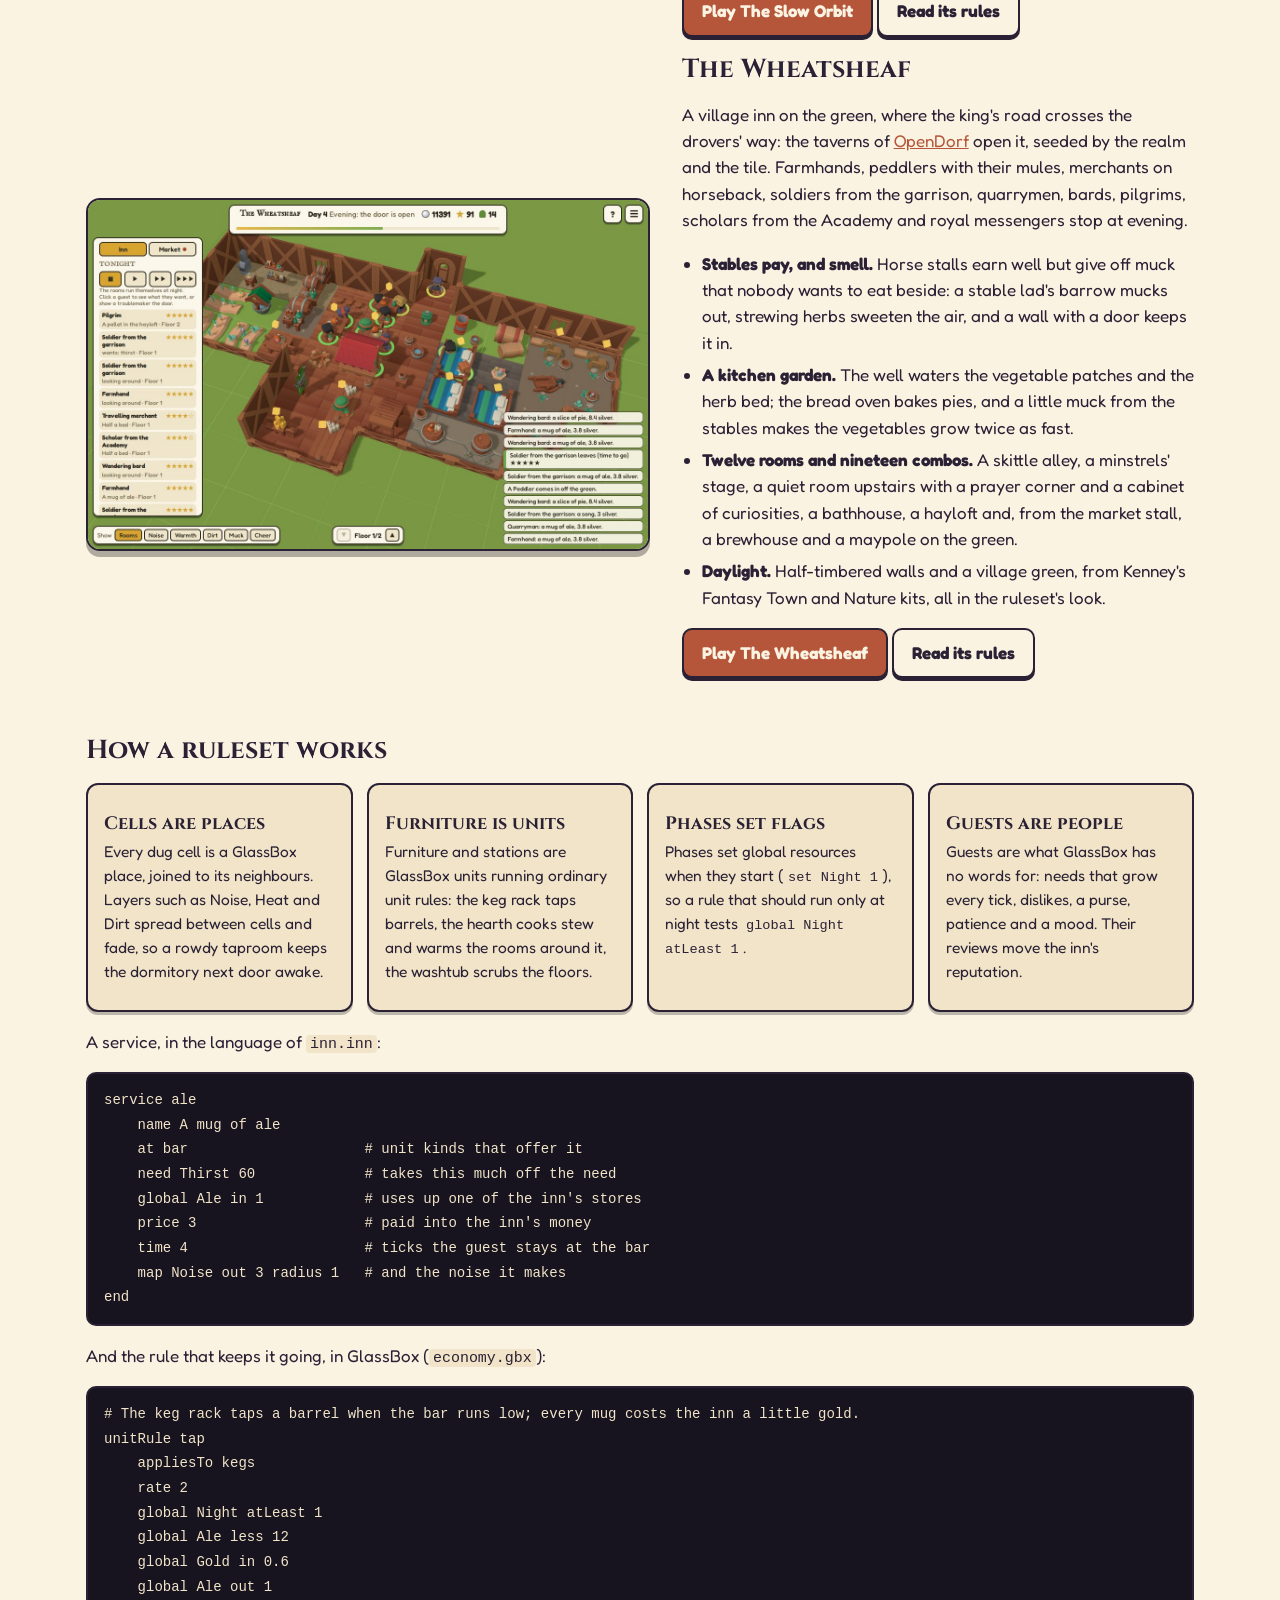
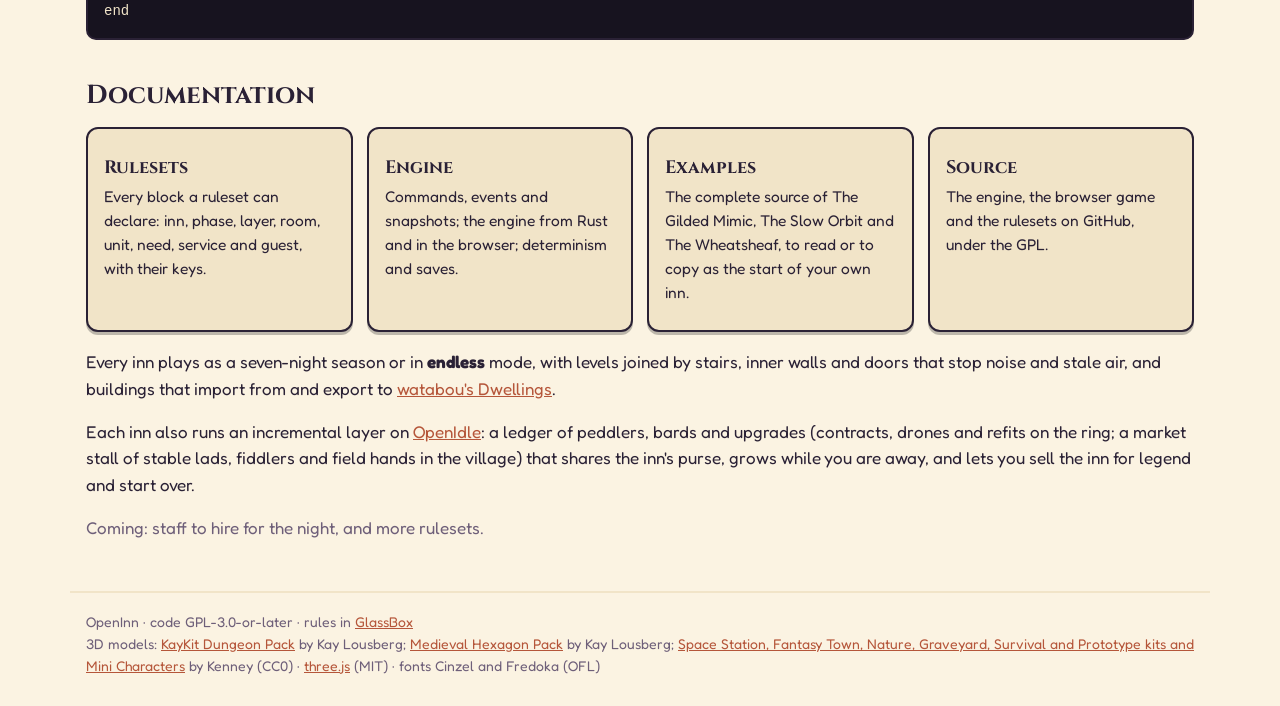
==== commit 5632f86f: "The Wheatsheaf: a village inn for OpenDorf's taverns A third ruleset (games/village-inn): an inn on " ====
--- a/site/index.html
+++ b/site/index.html
@@ -38,6 +38,7 @@
     <div class="cta">
       <a class="button" href="play/">Play The Gilded Mimic</a>
       <a class="button" href="play/?game=slow-orbit">Play The Slow Orbit</a>
+      <a class="button" href="play/?game=village-inn">Play The Wheatsheaf</a>
       <a class="button ghost" href="rules.html">Write a ruleset</a>
     </div>
   </div>
@@ -91,6 +92,33 @@
   </div>
 </section>
 
+<section class="demo">
+  <a class="shot" href="play/?game=village-inn"><img src="shot-village.jpg" alt="The Wheatsheaf on an evening: a half-timbered inn on the village green, with a common room, a kitchen garden with a well, guest chambers and stables with horses" width="1200" height="750" loading="lazy"></a>
+  <div>
+    <h2>The Wheatsheaf</h2>
+    <p>A village inn on the green, where the king's road crosses the drovers' way: the taverns of
+      <a href="https://sirmmo.github.io/opendorf/">OpenDorf</a> open it, seeded by the realm and
+      the tile. Farmhands, peddlers with their mules, merchants on horseback, soldiers from the
+      garrison, quarrymen, bards, pilgrims, scholars from the Academy and royal messengers stop
+      at evening.</p>
+    <ul>
+      <li><b>Stables pay, and smell.</b> Horse stalls earn well but give off muck that nobody wants
+        to eat beside: a stable lad's barrow mucks out, strewing herbs sweeten the air, and a wall
+        with a door keeps it in.</li>
+      <li><b>A kitchen garden.</b> The well waters the vegetable patches and the herb bed; the bread
+        oven bakes pies, and a little muck from the stables makes the vegetables grow twice as
+        fast.</li>
+      <li><b>Twelve rooms and nineteen combos.</b> A skittle alley, a minstrels' stage, a quiet room
+        upstairs with a prayer corner and a cabinet of curiosities, a bathhouse, a hayloft and,
+        from the market stall, a brewhouse and a maypole on the green.</li>
+      <li><b>Daylight.</b> Half-timbered walls and a village green, from Kenney's Fantasy Town and
+        Nature kits, all in the ruleset's look.</li>
+    </ul>
+    <p><a class="button" href="play/?game=village-inn">Play The Wheatsheaf</a>
+      <a class="button ghost" href="rulesets.html#the-wheatsheaf">Read its rules</a></p>
+  </div>
+</section>
+
 <section>
   <h2>How a ruleset works</h2>
   <div class="cards">
@@ -137,15 +165,16 @@
     <a class="c link" href="engine.html"><h3>Engine</h3><p>Commands, events and snapshots; the
       engine from Rust and in the browser; determinism and saves.</p></a>
     <a class="c link" href="rulesets.html"><h3>Examples</h3><p>The complete source of The Gilded
-      Mimic and The Slow Orbit, to read or to copy as the start of your own inn.</p></a>
+      Mimic, The Slow Orbit and The Wheatsheaf, to read or to copy as the start of your own inn.</p></a>
     <a class="c link" href="https://github.com/sirmmo/openinn"><h3>Source</h3><p>The engine, the
       browser game and the rulesets on GitHub, under the GPL.</p></a>
   </div>
-  <p>Both inns play as a seven-night season or in <b>endless</b> mode, with levels joined by stairs,
+  <p>Every inn plays as a seven-night season or in <b>endless</b> mode, with levels joined by stairs,
     inner walls and doors that stop noise and stale air, and buildings that import from and
     export to <a href="https://watabou.github.io/dwellings/">watabou's Dwellings</a>.</p>
   <p>Each inn also runs an incremental layer on <a href="https://github.com/sirmmo/openidle">OpenIdle</a>:
-    a ledger of peddlers, bards and upgrades (contracts, drones and refits on the ring) that shares
+    a ledger of peddlers, bards and upgrades (contracts, drones and refits on the ring; a market
+    stall of stable lads, fiddlers and field hands in the village) that shares
     the inn's purse, grows while you are away, and lets you sell the inn for legend and start over.</p>
   <p class="soon">Coming: staff to hire for the night, and more rulesets.</p>
 </section>
@@ -153,7 +182,8 @@
 <footer>
   OpenInn · code GPL-3.0-or-later · rules in <a href="https://crates.io/crates/glassbox">GlassBox</a><br>
   3D models: <a href="https://kaylousberg.com">KayKit Dungeon Pack</a> by Kay Lousberg;
-  <a href="https://kenney.nl">Space Station Kit and Mini Characters</a> by Kenney (CC0) ·
+  <a href="https://kaylousberg.com">Medieval Hexagon Pack</a> by Kay Lousberg;
+  <a href="https://kenney.nl">Space Station, Fantasy Town, Nature, Graveyard, Survival and Prototype kits and Mini Characters</a> by Kenney (CC0) ·
   <a href="https://threejs.org">three.js</a> (MIT) · fonts Cinzel and Fredoka (OFL)
 </footer>
 </body>
